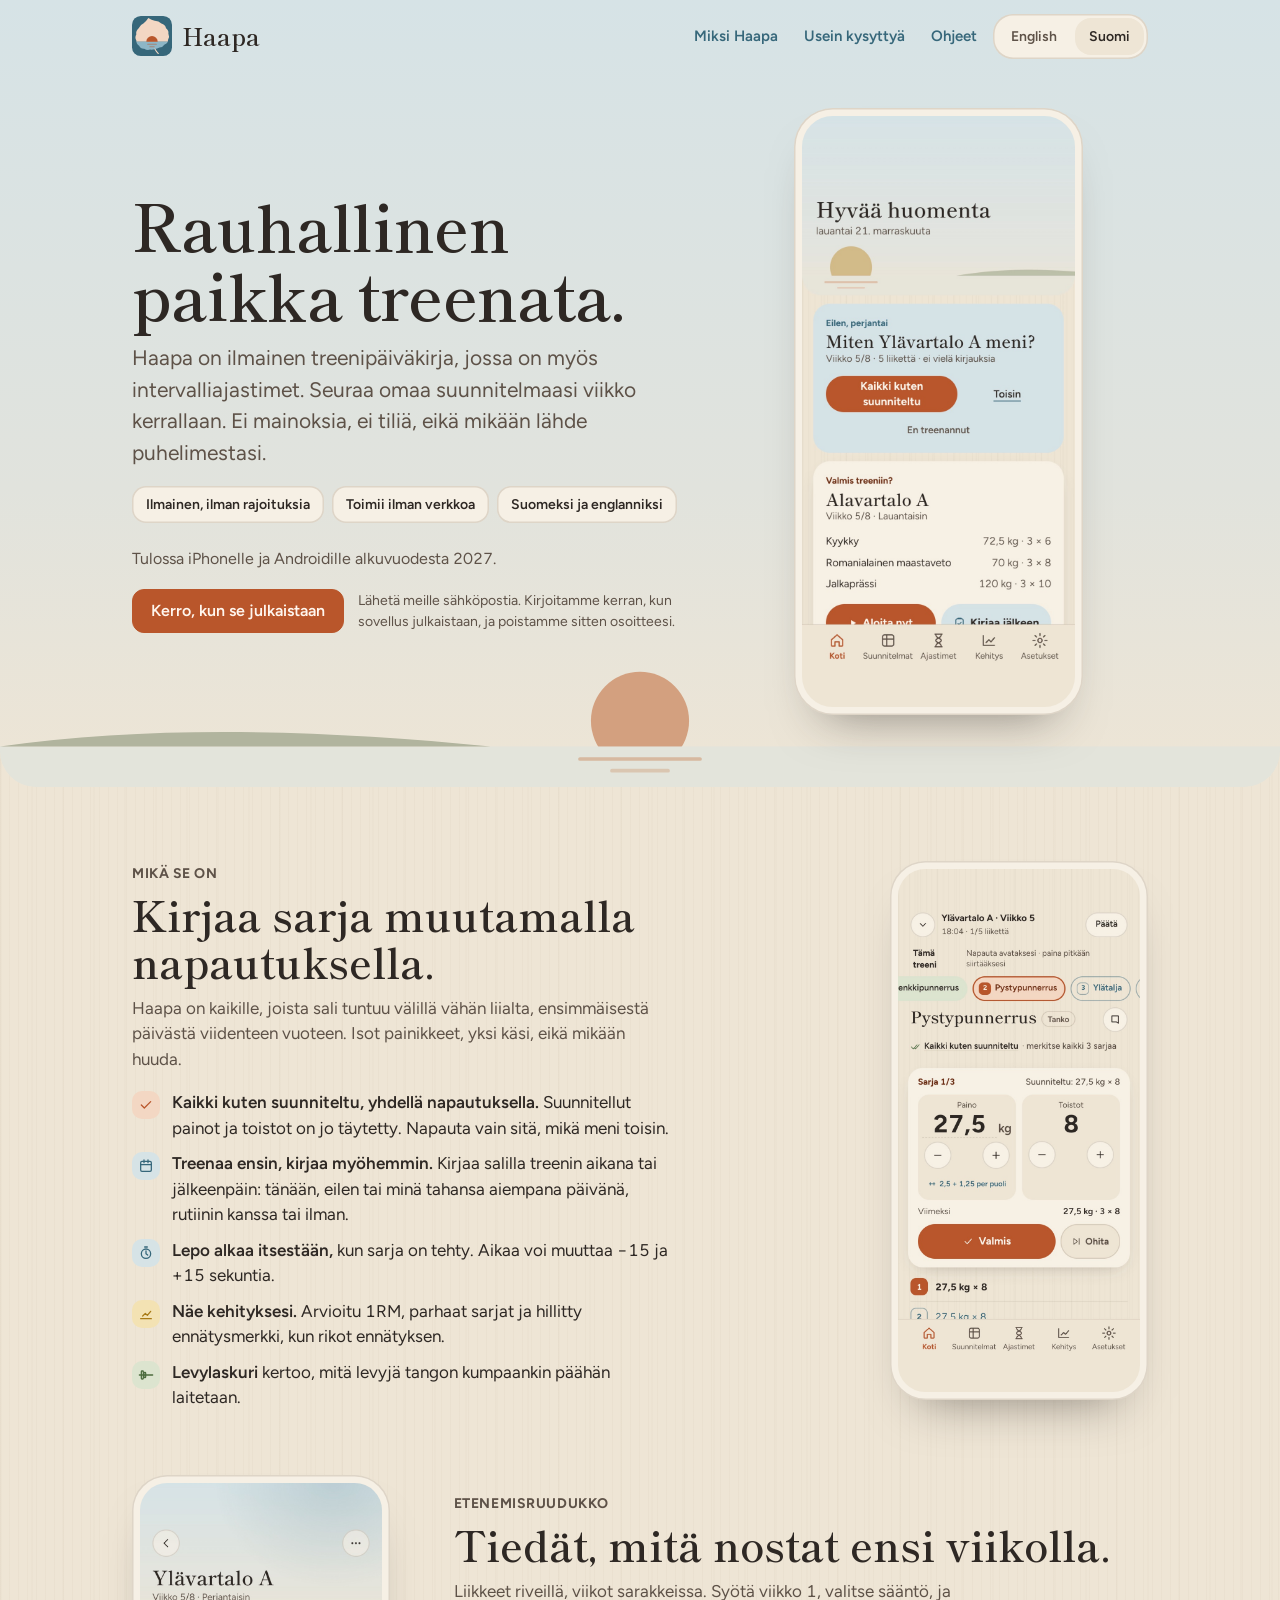
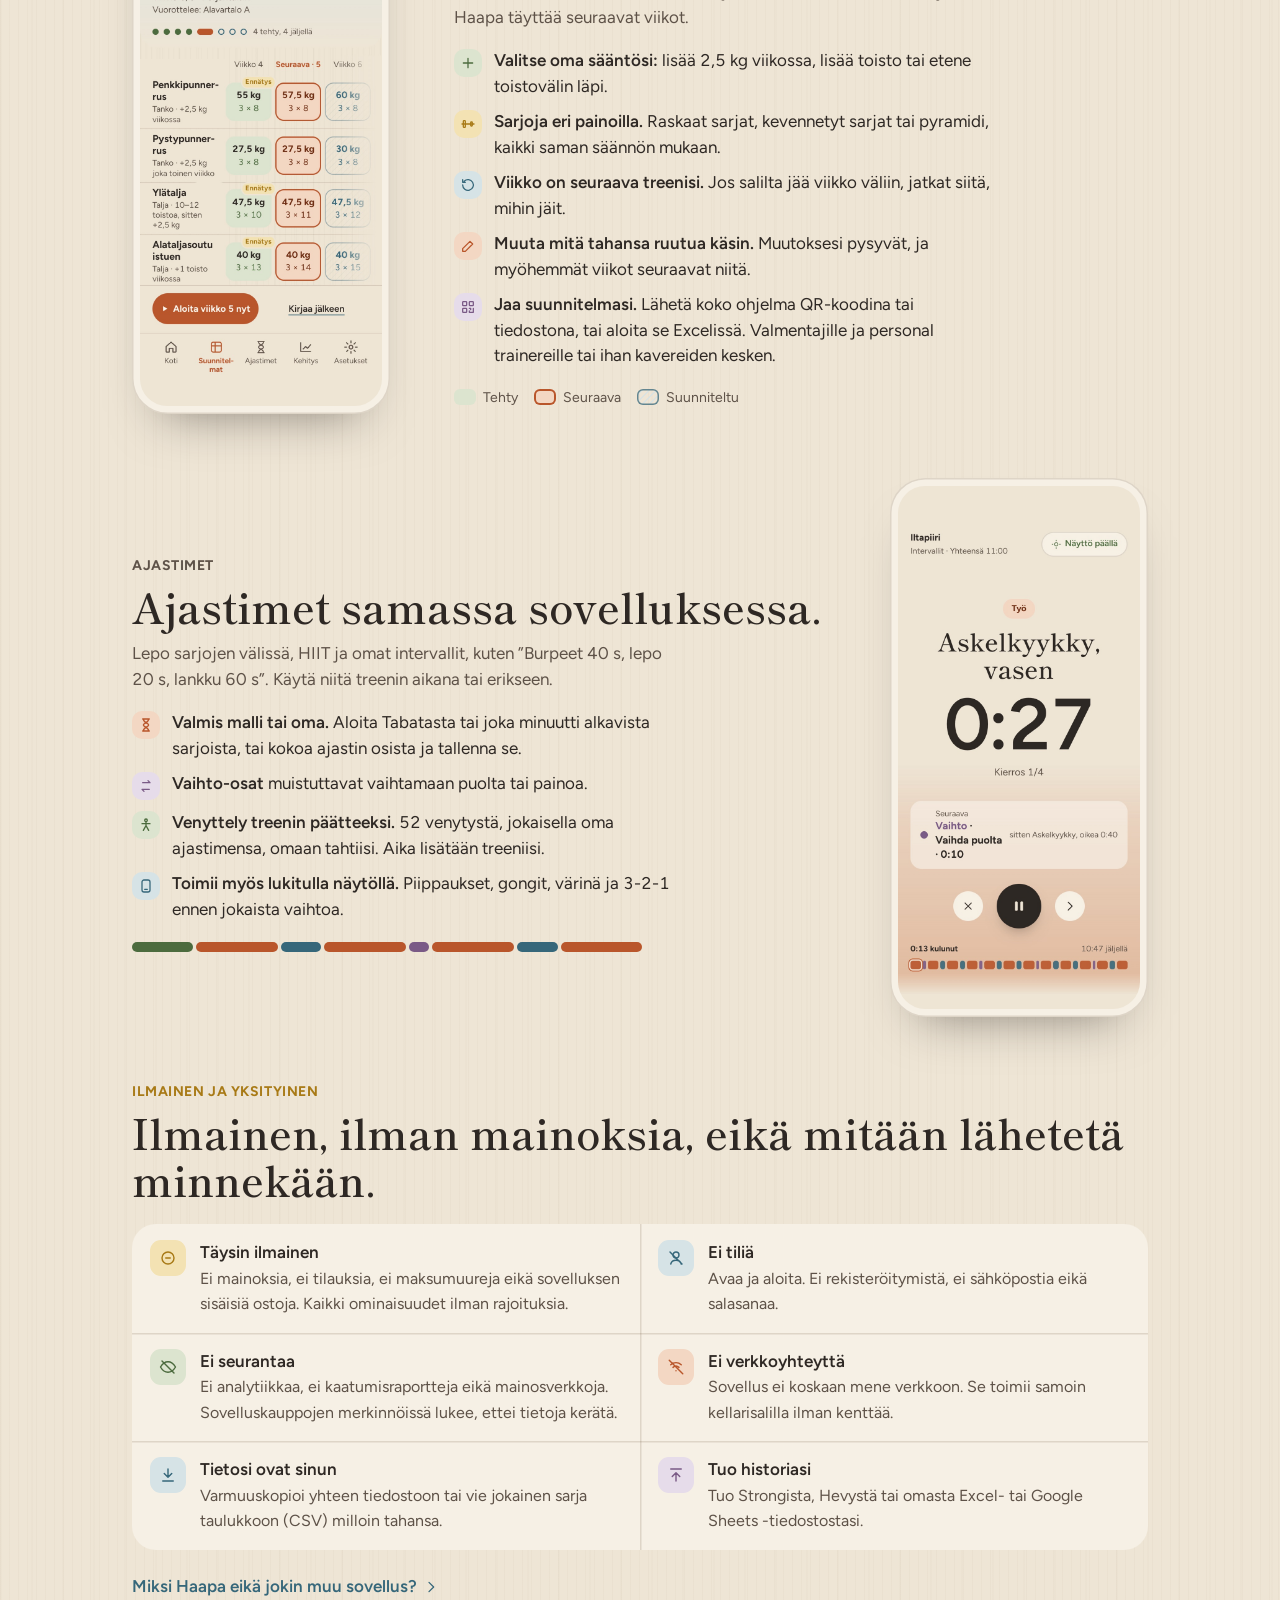
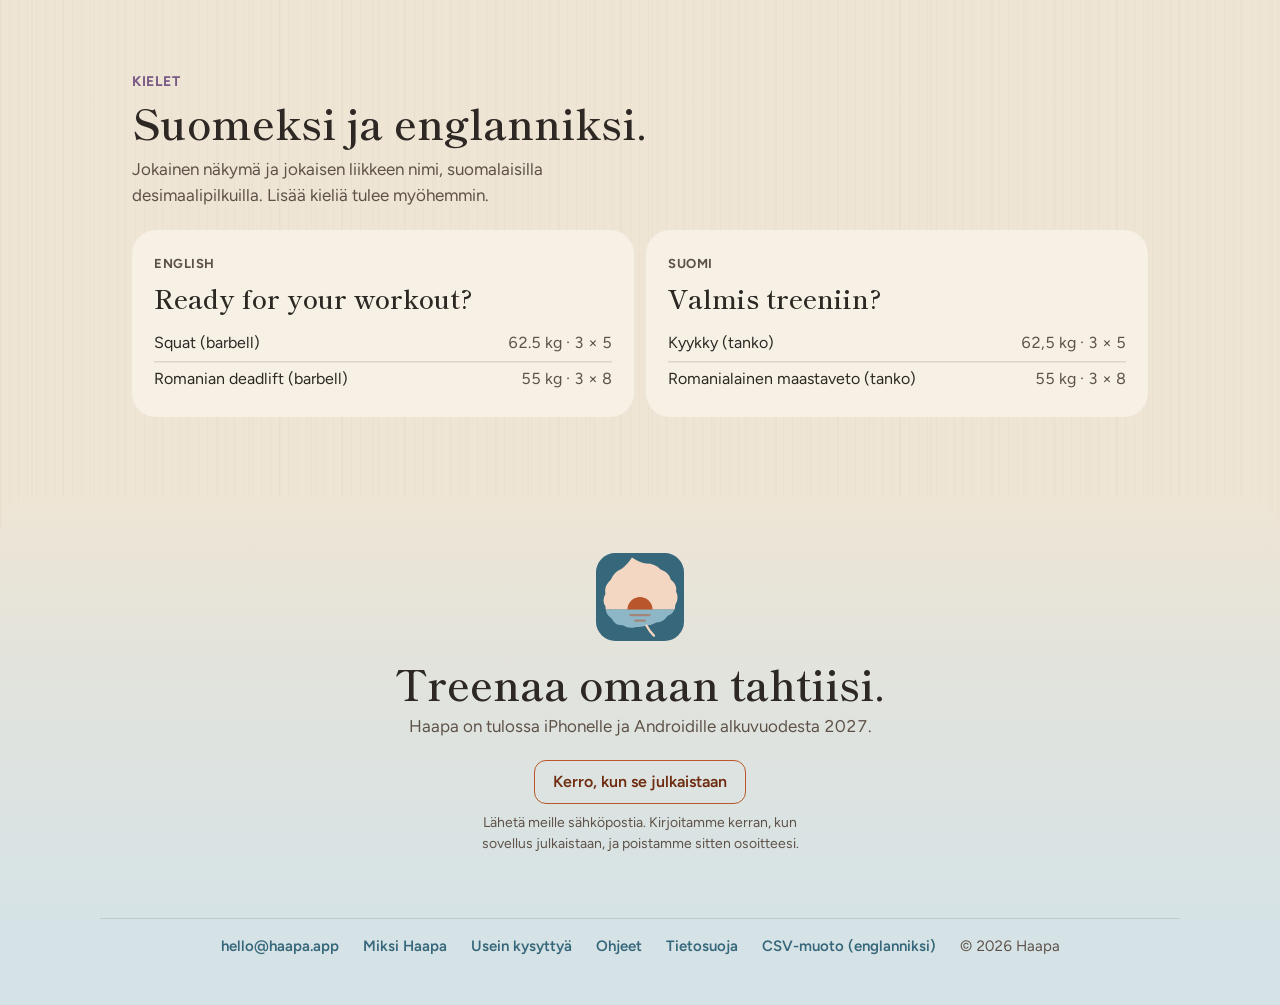
==== fi/index.html @ 72ab7899 "Website, published 2026-11-21" ====
<!doctype html>
<html lang="fi"><head>
<meta charset="utf-8">
<meta name="viewport" content="width=device-width,initial-scale=1">
<title>Haapa · rauhallinen paikka treenata</title>
<meta name="description" content="Haapa on ilmainen treenipäiväkirja ja intervalliajastin iPhonelle ja Androidille. Ei mainoksia, ei tiliä, eikä mikään lähde puhelimestasi.">
<link rel="alternate" hreflang="en" href="https://haapa.app/">
<link rel="alternate" hreflang="fi" href="https://haapa.app/fi/">
<link rel="canonical" href="https://haapa.app/fi/">
<link rel="icon" href="../icon.svg" type="image/svg+xml">
<link rel="apple-touch-icon" href="../apple-touch-icon.png">
<meta name="theme-color" content="#EEE5D5" media="(prefers-color-scheme: light)">
<meta name="theme-color" content="#221C18" media="(prefers-color-scheme: dark)">
<meta property="og:type" content="website">
<meta property="og:site_name" content="Haapa">
<meta property="og:locale" content="fi_FI">
<meta property="og:title" content="Haapa · rauhallinen paikka treenata">
<meta property="og:description" content="Haapa on ilmainen treenipäiväkirja ja intervalliajastin iPhonelle ja Androidille. Ei mainoksia, ei tiliä, eikä mikään lähde puhelimestasi.">
<meta property="og:url" content="https://haapa.app/fi/">
<meta property="og:image" content="https://haapa.app/img/og.jpg">
<meta name="twitter:card" content="summary_large_image">
<link rel="stylesheet" href="../site.css">
</head>
<body>

<!-- one icon definition, reused: variant B, tilted leaf, level horizon -->
<svg width="0" height="0" style="position:absolute" aria-hidden="true">
 <defs>
  <path id="leaf" d="M0 -44 Q7 -37 14 -34 Q24 -32 29 -24 Q38 -19 38 -10 Q44 -3 41 4 Q43 13 37 19 Q35 28 26 29 Q20 35 12 34 Q5 36 0 35 Q-5 36 -12 34 Q-20 35 -26 29 Q-35 28 -37 19 Q-43 13 -41 4 Q-44 -3 -38 -10 Q-38 -19 -29 -24 Q-24 -32 -14 -34 Q-7 -37 0 -44 Z"/>
  <clipPath id="leafclip"><use href="#leaf" transform="translate(56 54) rotate(-12) scale(1.12)"/></clipPath>
  <symbol id="haapa" viewBox="0 0 112 112">
   <rect width="112" height="112" style="fill:var(--i-ground)"/>
   <g clip-path="url(#leafclip)">
    <rect width="112" height="72" style="fill:var(--i-sky)"/>
    <rect y="72" width="112" height="40" style="fill:var(--i-water)"/>
    <path d="M40 72 A16 16 0 0 1 72 72 Z" style="fill:var(--i-sun)"/>
    <g style="stroke:var(--i-sun)" stroke-opacity=".5" stroke-width="3" stroke-linecap="round" fill="none"><path d="M44 79 H68"/><path d="M50 86 H62"/></g>
   </g>
   <path transform="translate(56 54) rotate(-12) scale(1.12)" d="M0 35 Q2 42 6 48" style="stroke:var(--i-sky)" stroke-width="2.6" fill="none" stroke-linecap="round"/>
  </symbol>
 </defs>
</svg>


<header class="hero">
 <svg class="scene" viewBox="0 0 1200 150" preserveAspectRatio="xMidYMax slice" aria-hidden="true">
  <circle cx="600" cy="88" r="46" style="fill:var(--sun)"/>
  <rect x="0" y="112" width="1200" height="38" style="fill:var(--water)"/>
  <rect x="542" y="122" width="116" height="3.5" rx="1.75" style="fill:var(--glint)"/>
  <rect x="572" y="133" width="56" height="3.5" rx="1.75" style="fill:var(--glint);opacity:.7"/>
  <path d="M0 112 C140 92 300 96 460 112 Z" style="fill:var(--hill)"/>
 </svg>
 <div class="wrap">
  <nav class="top" aria-label="Sivusto">
   <a class="brand" href="index.html" aria-label="Haapa, etusivu"><svg class="icon" width="40" height="40" aria-hidden="true"><use href="#haapa"/></svg><b class="serif">Haapa</b></a>
   <div class="navr">
    <a class="navlink wide" href="why.html">Miksi Haapa</a>
    <a class="navlink wide" href="faq.html">Usein kysyttyä</a>
    <a class="navlink wide" href="guide.html">Ohjeet</a>
    <div class="lang wide" role="group" aria-label="Kieli"><a href="../index.html" lang="en" hreflang="en">English</a><a href="index.html" aria-current="true" lang="fi">Suomi</a></div>
    <details class="menu"><summary aria-label="Valikko"><svg class="bars" width="22" height="22" viewBox="0 0 24 24" aria-hidden="true"><path d="M4 7h16M4 12h16M4 17h16" stroke="currentColor" stroke-width="2" stroke-linecap="round"/></svg><svg class="x" width="22" height="22" viewBox="0 0 24 24" aria-hidden="true"><path d="M6 6l12 12M18 6L6 18" stroke="currentColor" stroke-width="2" stroke-linecap="round"/></svg></summary>
     <div class="menu-in">
      <a class="mlink" href="why.html">Miksi Haapa</a>
      <a class="mlink" href="faq.html">Usein kysyttyä</a>
      <a class="mlink" href="guide.html">Ohjeet</a>
      <div class="lang" role="group" aria-label="Kieli"><a href="../index.html" lang="en" hreflang="en">English</a><a href="index.html" aria-current="true" lang="fi">Suomi</a></div>
     </div>
    </details>
   </div>
  </nav>
  <div class="hero-in">
   <div>
    <h1 class="serif">Rauhallinen paikka treenata.</h1>
    <p class="lede">Haapa on ilmainen treenipäiväkirja, jossa on myös intervalliajastimet. Seuraa omaa suunnitelmaasi viikko kerrallaan. Ei mainoksia, ei tiliä, eikä mikään lähde puhelimestasi.</p>
    <div class="facts"><span>Ilmainen, ilman rajoituksia</span><span>Toimii ilman verkkoa</span><span>Suomeksi ja englanniksi</span></div>
    <p class="soon">Tulossa iPhonelle ja Androidille alkuvuodesta 2027.</p>
    <p class="notify"><a href="mailto:hello@haapa.app?subject=Kerro%20kun%20Haapa%20julkaistaan">Kerro, kun se julkaistaan</a><span>Lähetä meille sähköpostia. Kirjoitamme kerran, kun sovellus julkaistaan, ja poistamme sitten osoitteesi.</span></p>
   </div>
   <div class="phone"><div class="screen"><picture><source srcset="../img/fi-home-dark.jpg" media="(prefers-color-scheme: dark)"><img src="../img/fi-home-light.jpg" width="390" height="844" alt="Haapan Koti-näkymä: ”Miten Ylävartalo A meni?” ja valinnat Kaikki kuten suunniteltu ja Toisin, sen alla päivän rutiini Alavartalo A" decoding="async"></picture></div></div>
  </div>
 </div>
</header>

<main class="wrap">

 <section class="f" aria-labelledby="what">
  <div class="row">
   <div class="txt">
    <p class="kicker k-ember">Mikä se on</p>
    <h2 id="what" class="serif">Kirjaa sarja muutamalla napautuksella.</h2>
    <p>Haapa on kaikille, joista sali tuntuu välillä vähän liialta, ensimmäisestä päivästä viidenteen vuoteen. Isot painikkeet, yksi käsi, eikä mikään huuda.</p>
    <ul class="points">
     <li><i style="background:var(--ember-soft);color:var(--ember)"><svg class="st" width="16" height="16" viewBox="0 0 24 24"><path d="M5 12l4.5 4.5L19 7"/></svg></i><span><b>Kaikki kuten suunniteltu, yhdellä napautuksella.</b> Suunnitellut painot ja toistot on jo täytetty. Napauta vain sitä, mikä meni toisin.</span></li>
     <li><i style="background:var(--lake-soft);color:var(--lake)"><svg class="st" width="16" height="16" viewBox="0 0 24 24"><rect x="4" y="5" width="16" height="15" rx="2"/><path d="M4 10h16M9 3v4M15 3v4"/></svg></i><span><b>Treenaa ensin, kirjaa myöhemmin.</b> Kirjaa salilla treenin aikana tai jälkeenpäin: tänään, eilen tai minä tahansa aiempana päivänä, rutiinin kanssa tai ilman.</span></li>
     <li><i style="background:var(--lake-soft);color:var(--lake)"><svg class="st" width="16" height="16" viewBox="0 0 24 24"><circle cx="12" cy="13" r="7"/><path d="M12 9v4l2.5 2M10 3h4"/></svg></i><span><b>Lepo alkaa itsestään,</b> kun sarja on tehty. Aikaa voi muuttaa −15 ja +15 sekuntia.</span></li>
     <li><i style="background:var(--gold-soft);color:var(--gold)"><svg class="st" width="16" height="16" viewBox="0 0 24 24"><path d="M4 19h16M7 15l4-4 3 3 5-6"/></svg></i><span><b>Näe kehityksesi.</b> Arvioitu 1RM, parhaat sarjat ja hillitty ennätysmerkki, kun rikot ennätyksen.</span></li>
     <li><i style="background:var(--leaf-soft);color:var(--leaf)"><svg class="st" width="16" height="16" viewBox="0 0 24 24"><path d="M2 12h20"/><rect x="5" y="6" width="3" height="12" rx="1"/><rect x="9" y="8" width="2.5" height="8" rx="1"/></svg></i><span><b>Levylaskuri</b> kertoo, mitä levyjä tangon kumpaankin päähän laitetaan.</span></li>
    </ul>
   </div>
   <div class="phone"><div class="screen"><picture><source srcset="../img/fi-logging-dark.jpg" media="(prefers-color-scheme: dark)"><img src="../img/fi-logging-light.jpg" width="390" height="844" alt="Sarjan kirjaus: pystypunnerrus, 27,5 kg ja 8 toistoa suunnitelman mukaan, Valmis-painike alla" loading="lazy" decoding="async"></picture></div></div>
  </div>
 </section>

 <section class="f" aria-labelledby="grid">
  <div class="row flip">
   <div class="txt">
    <p class="kicker k-leaf">Etenemisruudukko</p>
    <h2 id="grid" class="serif">Tiedät, mitä nostat ensi viikolla.</h2>
    <p>Liikkeet riveillä, viikot sarakkeissa. Syötä viikko 1, valitse sääntö, ja Haapa täyttää seuraavat viikot.</p>
    <ul class="points">
     <li><i style="background:var(--leaf-soft);color:var(--leaf)"><svg class="st" width="16" height="16" viewBox="0 0 24 24"><path d="M12 5v14M5 12h14"/></svg></i><span><b>Valitse oma sääntösi:</b> lisää 2,5 kg viikossa, lisää toisto tai etene toistovälin läpi.</span></li>
     <li><i style="background:var(--gold-soft);color:var(--gold)"><svg class="st" width="16" height="16" viewBox="0 0 24 24"><path d="M3 12h18"/><rect x="5" y="7" width="3" height="10" rx="1"/><rect x="16" y="9" width="2.5" height="6" rx="1"/></svg></i><span><b>Sarjoja eri painoilla.</b> Raskaat sarjat, kevennetyt sarjat tai pyramidi, kaikki saman säännön mukaan.</span></li>
     <li><i style="background:var(--lake-soft);color:var(--lake)"><svg class="st" width="16" height="16" viewBox="0 0 24 24"><path d="M4 12a8 8 0 1 0 2.3-5.7M4 4v4h4"/></svg></i><span><b>Viikko on seuraava treenisi.</b> Jos salilta jää viikko väliin, jatkat siitä, mihin jäit.</span></li>
     <li><i style="background:var(--ember-soft);color:var(--ember)"><svg class="st" width="16" height="16" viewBox="0 0 24 24"><path d="M4 20h4L19 9l-4-4L4 16z"/></svg></i><span><b>Muuta mitä tahansa ruutua käsin.</b> Muutoksesi pysyvät, ja myöhemmät viikot seuraavat niitä.</span></li>
     <li><i style="background:var(--heather-soft);color:var(--heather)"><svg class="st" width="16" height="16" viewBox="0 0 24 24"><rect x="4" y="4" width="6" height="6" rx="1"/><rect x="14" y="4" width="6" height="6" rx="1"/><rect x="4" y="14" width="6" height="6" rx="1"/><path d="M14 14h2v2M20 14v6h-6v-2"/></svg></i><span><b>Jaa suunnitelmasi.</b> Lähetä koko ohjelma QR-koodina tai tiedostona, tai aloita se Excelissä. Valmentajille ja personal trainereille tai ihan kavereiden kesken.</span></li>
    </ul>
    <div class="legend" aria-label="Miten ruudukko merkitsee viikot"><span><i class="lg-done"></i>Tehty</span><span><i class="lg-next"></i>Seuraava</span><span><i class="lg-plan"></i>Suunniteltu</span></div>
   </div>
   <div class="phone"><div class="screen"><picture><source srcset="../img/fi-grid-portrait-dark.jpg" media="(prefers-color-scheme: dark)"><img src="../img/fi-grid-portrait-light.jpg" width="390" height="844" alt="Ylävartalo A -rutiinin etenemisruudukko, viikko 5/8: liikkeet riveillä ja viikot sarakkeissa, tehdyt, seuraava ja suunnitellut viikot merkittyinä" loading="lazy" decoding="async"></picture></div></div>
  </div>
 </section>

 <section class="f" aria-labelledby="timers">
  <div class="row">
   <div class="txt">
    <p class="kicker k-lake">Ajastimet</p>
    <h2 id="timers" class="serif">Ajastimet samassa sovelluksessa.</h2>
    <p>Lepo sarjojen välissä, HIIT ja omat intervallit, kuten ”Burpeet 40 s, lepo 20 s, lankku 60 s”. Käytä niitä treenin aikana tai erikseen.</p>
    <ul class="points">
     <li><i style="background:var(--ember-soft);color:var(--ember)"><svg class="st" width="16" height="16" viewBox="0 0 24 24"><path d="M7 3h10M7 21h10M8 3c0 6 8 6 8 9s-8 3-8 9M16 3c0 6-8 6-8 9s8 3 8 9"/></svg></i><span><b>Valmis malli tai oma.</b> Aloita Tabatasta tai joka minuutti alkavista sarjoista, tai kokoa ajastin osista ja tallenna se.</span></li>
     <li><i style="background:var(--heather-soft);color:var(--heather)"><svg class="st" width="16" height="16" viewBox="0 0 24 24"><path d="M7 7h11l-3-3M17 17H6l3 3"/></svg></i><span><b>Vaihto-osat</b> muistuttavat vaihtamaan puolta tai painoa.</span></li>
     <li><i style="background:var(--leaf-soft);color:var(--leaf)"><svg class="st" width="16" height="16" viewBox="0 0 24 24"><circle cx="12" cy="5" r="2"/><path d="M12 7v6l-4 7M12 13l4 7M6 10h12"/></svg></i><span><b>Venyttely treenin päätteeksi.</b> 52 venytystä, jokaisella oma ajastimensa, omaan tahtiisi. Aika lisätään treeniisi.</span></li>
     <li><i style="background:var(--lake-soft);color:var(--lake)"><svg class="st" width="16" height="16" viewBox="0 0 24 24"><rect x="6" y="3" width="12" height="18" rx="3"/><path d="M10 17h4"/></svg></i><span><b>Toimii myös lukitulla näytöllä.</b> Piippaukset, gongit, värinä ja 3-2-1 ennen jokaista vaihtoa.</span></li>
    </ul>
    <div class="strip" aria-hidden="true">
     <i style="flex:3;background:var(--leaf)"></i><i style="flex:4;background:var(--ember)"></i><i style="flex:2;background:var(--lake)"></i><i style="flex:4;background:var(--ember)"></i><i style="flex:1;background:var(--heather)"></i><i style="flex:4;background:var(--ember)"></i><i style="flex:2;background:var(--lake)"></i><i style="flex:4;background:var(--ember)"></i>
    </div>
   </div>
   <div class="phone"><div class="screen"><picture><source srcset="../img/fi-timer-dark.jpg" media="(prefers-color-scheme: dark)"><img src="../img/fi-timer-light.jpg" width="390" height="844" alt="Intervalliajastin käynnissä: askelkyykyt, vasen puoli, 27 sekuntia jäljellä, seuraavaksi puolen vaihto" loading="lazy" decoding="async"></picture></div></div>
  </div>
 </section>

 <section class="f promise" aria-labelledby="free">
  <p class="kicker k-gold">Ilmainen ja yksityinen</p>
  <h2 id="free" class="serif">Ilmainen, ilman mainoksia, eikä mitään lähetetä minnekään.</h2>
  <div class="group">
   <div class="r"><i style="background:var(--gold-soft);color:var(--gold)"><svg class="st" width="18" height="18" viewBox="0 0 24 24"><circle cx="12" cy="12" r="8"/><path d="M9 12h6"/></svg></i><div><b>Täysin ilmainen</b><span>Ei mainoksia, ei tilauksia, ei maksumuureja eikä sovelluksen sisäisiä ostoja. Kaikki ominaisuudet ilman rajoituksia.</span></div></div>
   <div class="r"><i style="background:var(--lake-soft);color:var(--lake)"><svg class="st" width="18" height="18" viewBox="0 0 24 24"><circle cx="12" cy="8" r="4"/><path d="M5 20c1-4 4-5 7-5s6 1 7 5M4 4l16 16"/></svg></i><div><b>Ei tiliä</b><span>Avaa ja aloita. Ei rekisteröitymistä, ei sähköpostia eikä salasanaa.</span></div></div>
   <div class="r"><i style="background:var(--leaf-soft);color:var(--leaf)"><svg class="st" width="18" height="18" viewBox="0 0 24 24"><path d="M2 12s4-7 10-7 10 7 10 7-4 7-10 7S2 12 2 12zM4 4l16 16"/></svg></i><div><b>Ei seurantaa</b><span>Ei analytiikkaa, ei kaatumisraportteja eikä mainosverkkoja. Sovelluskauppojen merkinnöissä lukee, ettei tietoja kerätä.</span></div></div>
   <div class="r"><i style="background:var(--ember-soft);color:var(--ember)"><svg class="st" width="18" height="18" viewBox="0 0 24 24"><path d="M5 9a10 10 0 0 1 14 0M8 12.5a6 6 0 0 1 8 0M12 17h0M3 3l18 18"/></svg></i><div><b>Ei verkkoyhteyttä</b><span>Sovellus ei koskaan mene verkkoon. Se toimii samoin kellarisalilla ilman kenttää.</span></div></div>
   <div class="r"><i style="background:var(--lake-soft);color:var(--lake)"><svg class="st" width="18" height="18" viewBox="0 0 24 24"><path d="M12 4v11M7 10l5 5 5-5M5 20h14"/></svg></i><div><b>Tietosi ovat sinun</b><span>Varmuuskopioi yhteen tiedostoon tai vie jokainen sarja taulukkoon (CSV) milloin tahansa.</span></div></div>
   <div class="r"><i style="background:var(--heather-soft);color:var(--heather)"><svg class="st" width="18" height="18" viewBox="0 0 24 24"><path d="M12 20V9M7 14l5-5 5 5M5 4h14"/></svg></i><div><b>Tuo historiasi</b><span>Tuo Strongista, Hevystä tai omasta Excel- tai Google Sheets -tiedostostasi.</span></div></div>
  </div>
  <a class="more" href="why.html">Miksi Haapa eikä jokin muu sovellus?<svg class="st" width="16" height="16" viewBox="0 0 24 24"><path d="M9 5l7 7-7 7"/></svg></a>
 </section>

 <section class="f" aria-labelledby="languages">
  <p class="kicker k-heather">Kielet</p>
  <h2 id="languages" class="serif">Suomeksi ja englanniksi.</h2>
  <div class="txt"><p>Jokainen näkymä ja jokaisen liikkeen nimi, suomalaisilla desimaalipilkuilla. Lisää kieliä tulee myöhemmin.</p></div>
  <div class="langs">
   <div class="card" lang="en"><small>English</small><h3 class="serif">Ready for your workout?</h3>
    <ul><li>Squat (barbell)<span>62.5 kg · 3 × 5</span></li><li>Romanian deadlift (barbell)<span>55 kg · 3 × 8</span></li></ul></div>
   <div class="card" lang="fi"><small>Suomi</small><h3 class="serif">Valmis treeniin?</h3>
    <ul><li>Kyykky (tanko)<span>62,5 kg · 3 × 5</span></li><li>Romanialainen maastaveto (tanko)<span>55 kg · 3 × 8</span></li></ul></div>
  </div>
 </section>

</main>

<section class="end" aria-labelledby="get-h">
 <div class="wrap">
  <svg class="icon" width="88" height="88" aria-hidden="true"><use href="#haapa"/></svg>
  <h2 id="get-h" class="serif">Treenaa omaan tahtiisi.</h2>
  <p>Haapa on tulossa iPhonelle ja Androidille alkuvuodesta 2027.</p>
  <p class="notify"><a href="mailto:hello@haapa.app?subject=Kerro%20kun%20Haapa%20julkaistaan">Kerro, kun se julkaistaan</a><span>Lähetä meille sähköpostia. Kirjoitamme kerran, kun sovellus julkaistaan, ja poistamme sitten osoitteesi.</span></p>
 </div>
</section>

<footer>
 <div class="wrap">
  <a href="mailto:hello@haapa.app">hello@haapa.app</a>
  <a href="why.html">Miksi Haapa</a>
  <a href="faq.html">Usein kysyttyä</a>
  <a href="guide.html">Ohjeet</a>
  <a href="privacy.html">Tietosuoja</a>
  <a href="../csv-format.html">CSV-muoto (englanniksi)</a>
  <span style="padding:8px 0">© 2026 Haapa</span>
 </div>
</footer>
</body></html>
---- site.css ----
/* Haapa site styles. Löyly tokens from lifts/design/DESIGN.md. Fonts are self-hosted (no third-party requests). */
@font-face{font-family:Figtree;src:url(fonts/Figtree-Variable.woff) format("woff");font-weight:300 900;font-display:swap}
@font-face{font-family:"Shippori Mincho";src:url(fonts/ShipporiMincho-SemiBold.woff) format("woff");font-weight:600;font-display:swap}
/* Löyly tokens, copied from lifts/design/DESIGN.md (light / dark) */
:root{
  --ground:#EEE5D5;--raise:#F6F0E5;--slat:rgba(92,70,44,.16);
  --ink:#2E2824;--ink2:#5E5248;
  --ember:#B9562B;--ember-soft:#F3D7C3;--ember-ink:#6E2C10;--on-ember:#FFF6EE;
  --leaf:#4C6B3E;--leaf-soft:#DCE4CF;
  --lake:#36677A;--lake-soft:#D6E3E6;
  --gold:#A87A16;--gold-soft:#F3E2B3;
  --heather:#7A5A86;--heather-soft:#E6DCEA;
  /* precomputed mixes (no color-mix, same rule as the app) */
  --sky-mid:#E1E3DD;--water:#E3E4DB;--sun:#D3A07F;--glint:#D7B9A0;--hill:#B1B49E;
  /* icon (variant B, light) */
  --i-ground:#36677A;--i-sky:#F3D7C3;--i-water:#8DB6C6;--i-sun:#B9562B;
  color-scheme:light;
}
@media (prefers-color-scheme:dark){:root{
  --ground:#221C18;--raise:#2C2420;--slat:rgba(0,0,0,.45);
  --ink:#EFE4D3;--ink2:#B9AB97;
  --ember:#E58A5A;--ember-soft:#4A2C1E;--ember-ink:#FFD9C2;--on-ember:#2A140A;
  --leaf:#A4C28F;--leaf-soft:#2F3828;
  --lake:#8DB6C6;--lake-soft:#24343A;
  --gold:#E4B957;--gold-soft:#3D321A;
  --heather:#C4A6D0;--heather-soft:#352A3B;
  --sky-mid:#232829;--water:#232627;--sun:#80513A;--glint:#4E3427;--hill:#3E3D30;
  --i-ground:#16211F;--i-sky:#E6BFA2;--i-water:#5E8E9E;--i-sun:#D9733F;
  color-scheme:dark;
}
body{background-image:repeating-linear-gradient(90deg,rgba(0,0,0,.07) 0 1px,transparent 1px 9px)}}

*{box-sizing:border-box;margin:0;padding:0}
html{-webkit-text-size-adjust:100%}
body{background:var(--ground);color:var(--ink);font:400 17px/1.5 Figtree,system-ui,sans-serif;
  font-variant-numeric:tabular-nums;-webkit-font-smoothing:antialiased;
  background-image:repeating-linear-gradient(90deg,rgba(120,92,58,.03) 0 1px,transparent 1px 9px),
    repeating-linear-gradient(90deg,rgba(120,92,58,.02) 0 2px,transparent 2px 31px)}
.serif{font-family:"Shippori Mincho",Georgia,serif;font-weight:600}
a{color:inherit}
:focus-visible{outline:3px solid var(--lake);outline-offset:3px;border-radius:8px}
.wrap{max-width:1080px;margin:0 auto;padding:0 16px}
@media (min-width:720px){.wrap{padding:0 32px}}

/* top bar */
.top{display:flex;align-items:center;justify-content:space-between;height:72px}
.brand{display:flex;align-items:center;gap:10px;text-decoration:none}
.brand b{font-size:24px}
.icon{display:block;border-radius:22%;flex:none}
.lang{display:flex;gap:4px;padding:4px;border-radius:20px;background:var(--raise);box-shadow:inset 0 0 0 1.5px var(--slat)}
.lang a{font-size:14px;font-weight:600;text-decoration:none;padding:8px 14px;border-radius:16px;color:var(--ink2)}
.lang a[aria-current]{background:var(--ground);color:var(--ink)}

/* hero: the Home horizon, full width */
.hero{position:relative;overflow:hidden;border-radius:0 0 36px 36px;
  background:linear-gradient(180deg,var(--lake-soft) 0%,var(--sky-mid) 62%,var(--ground) 100%)}
.hero .scene{position:absolute;left:0;right:0;bottom:0;width:100%;height:150px}
.hero-in{position:relative;display:grid;gap:28px;padding:20px 0 56px}
.hero h1{font-size:clamp(38px,9vw,64px);line-height:1.08;letter-spacing:-.01em}
.hero .lede{font-size:clamp(18px,2.4vw,21px);color:var(--ink2);margin-top:14px;max-width:30em}
.facts{display:flex;flex-wrap:wrap;gap:8px;margin-top:18px}
.facts span{font-size:14px;font-weight:600;padding:8px 14px;border-radius:14px;background:var(--raise);box-shadow:inset 0 0 0 1.5px var(--slat)}
.hero .phone{justify-self:center}
@media (min-width:860px){
  .hero-in{grid-template-columns:1.15fr .85fr;align-items:center;padding:36px 0 72px}
}

/* store badges (not links until the listings exist; swap in Apple's and Google's artwork then) */
.badges{display:flex;flex-wrap:wrap;gap:12px;margin-top:26px}
.badge{display:inline-flex;align-items:center;gap:10px;height:54px;padding:0 18px 0 14px;border-radius:12px;
  background:#111;color:#fff;text-decoration:none;box-shadow:inset 0 0 0 1px #8a8a8a}
.badge svg{flex:none}
.badge span{display:flex;flex-direction:column;line-height:1.1}
.badge small{font-size:11px;letter-spacing:.02em}
.badge b{font-size:20px;font-weight:600;letter-spacing:-.01em}
.soon{font-size:14px;color:var(--ink2);margin-top:10px}

/* phone frames for the app screenshots */
.phone{--s:.62;width:calc(390px*var(--s) + 16px);height:calc(844px*var(--s) + 16px);padding:8px;border-radius:calc(44px*var(--s) + 8px);
  background:var(--raise);box-shadow:inset 0 0 0 1.5px var(--slat),0 28px 50px -30px rgba(46,40,36,.55);flex:none}
.phone .screen{width:calc(390px*var(--s));height:calc(844px*var(--s));overflow:hidden;border-radius:calc(44px*var(--s))}
.phone img{width:100%;height:100%;display:block}
@media (min-width:860px){.hero .phone{--s:.7}}

/* sections */
section.f{padding:64px 0 0}
.row{display:grid;gap:28px;align-items:center}
@media (min-width:860px){.row{grid-template-columns:1fr auto;gap:64px}.row.flip{grid-template-columns:auto 1fr}.row.flip .txt{order:2}}
.row .phone{justify-self:center}
.kicker{font-size:14px;font-weight:700;letter-spacing:.04em;text-transform:uppercase}
.k-ember{color:var(--ember)}.k-leaf{color:var(--leaf)}.k-lake{color:var(--lake)}.k-gold{color:var(--gold)}.k-heather{color:var(--heather)}
h2{font-size:clamp(30px,5.4vw,42px);line-height:1.12;margin-top:6px}
.txt>p{color:var(--ink2);margin-top:12px;max-width:32em}
.points{list-style:none;margin-top:18px;display:grid;gap:10px;max-width:32em}
.points li{display:flex;gap:12px;align-items:flex-start}
.points li i{flex:none;width:28px;height:28px;border-radius:10px;display:grid;place-items:center;margin-top:1px}
.points b{font-weight:600}
svg.st{stroke:currentColor;fill:none;stroke-width:1.9;stroke-linecap:round;stroke-linejoin:round}

/* grid legend, from the app */
.legend{display:flex;flex-wrap:wrap;gap:8px 16px;margin-top:18px;font-size:14px;color:var(--ink2)}
.legend span{display:flex;align-items:center;gap:7px}
.legend i{width:22px;height:16px;border-radius:6px}
.lg-done{background:var(--leaf-soft)}
.lg-next{background:var(--ember-soft);box-shadow:inset 0 0 0 2px var(--ember)}
.lg-plan{box-shadow:inset 0 0 0 1.5px var(--lake);opacity:.75;background:repeating-linear-gradient(135deg,transparent 0 4px,var(--lake-soft) 4px 5px)}

/* timer strip */
.strip{display:flex;gap:3px;height:10px;margin-top:20px;max-width:30em}
.strip i{border-radius:5px}

/* the promise: a grouped list, like Settings */
.group{margin-top:22px;border-radius:24px;background:var(--raise);overflow:hidden}
.group .r{display:flex;gap:14px;align-items:flex-start;padding:16px 18px}
.group .r+.r{box-shadow:inset 0 1.5px 0 var(--slat)}
.group .r i{flex:none;width:36px;height:36px;border-radius:11px;display:grid;place-items:center}
.group .r b{display:block;font-weight:600}
.group .r span{color:var(--ink2);font-size:16px}
@media (min-width:860px){.promise .group{display:grid;grid-template-columns:1fr 1fr}
  .promise .group .r+.r{box-shadow:none}
  .promise .group .r:nth-child(n+3){box-shadow:inset 0 1.5px 0 var(--slat)}
  .promise .group .r:nth-child(even){box-shadow:inset 1.5px 0 0 var(--slat)}
  .promise .group .r:nth-child(n+3):nth-child(even){box-shadow:inset 1.5px 0 0 var(--slat),inset 0 1.5px 0 var(--slat)}}

/* languages */
.langs{display:grid;gap:12px;margin-top:22px}
@media (min-width:720px){.langs{grid-template-columns:1fr 1fr}}
.card{border-radius:24px;background:var(--raise);padding:20px 22px}
.card small{font-size:13px;font-weight:700;color:var(--ink2);letter-spacing:.04em;text-transform:uppercase}
.card h3{font-size:26px;line-height:1.2;margin-top:6px}
.card ul{list-style:none;margin-top:12px}
.card li{display:flex;justify-content:space-between;gap:12px;padding:6px 0;font-size:16px}
.card li+li{box-shadow:inset 0 1.5px 0 var(--slat)}
.card li span{color:var(--ink2);white-space:nowrap}

/* closing */
.end{margin-top:80px;padding:56px 0 64px;text-align:center;border-radius:36px 36px 0 0;
  background:linear-gradient(0deg,var(--lake-soft) 0%,var(--sky-mid) 55%,var(--ground) 100%)}
.end .icon{margin:0 auto}
.end h2{margin-top:18px}
.end p{color:var(--ink2);margin-top:8px}
.end .badges{justify-content:center}
footer{background:var(--lake-soft);padding:0 0 40px;font-size:15px;color:var(--ink2)}
footer .wrap{display:flex;flex-wrap:wrap;gap:10px 24px;justify-content:center;padding-top:8px;border-top:1.5px solid var(--slat)}
footer a{color:var(--lake);font-weight:600;text-decoration:none;padding:8px 0}

/* nav link + "more" link */
.navr{display:flex;align-items:center;gap:6px}
.navlink{font-size:15px;font-weight:600;text-decoration:none;color:var(--lake);padding:10px 10px}
@media (max-width:420px){.navlink{font-size:14px;padding:10px 6px}.lang a{padding:8px 10px}}
.more{display:inline-flex;align-items:center;gap:6px;margin-top:16px;font-weight:600;color:var(--lake);text-decoration:none;padding:8px 0}

/* comparison page */
.page-head{position:relative;overflow:hidden;border-radius:0 0 36px 36px;
  background:linear-gradient(180deg,var(--lake-soft) 0%,var(--sky-mid) 70%,var(--ground) 100%)}
.page-head .intro{padding:16px 0 48px;max-width:40em}
.page-head h1{font-size:clamp(34px,7vw,54px);line-height:1.1}
.page-head p{color:var(--ink2);margin-top:14px;font-size:clamp(17px,2.2vw,20px)}
.checked{font-size:14px;color:var(--ink2);margin-top:14px}
.tablewrap{margin-top:22px;border-radius:24px;background:var(--raise);overflow:hidden}
table.cmp{border-collapse:collapse;width:100%;font-size:15px}
.cmp th,.cmp td{text-align:left;vertical-align:top;padding:14px 16px}
.cmp thead th{font-size:14px;font-weight:700;color:var(--ink2)}
.cmp tbody th{font-size:21px;width:130px}
.cmp tbody tr{box-shadow:inset 0 1.5px 0 var(--slat)}
.cmp tr.us{background:var(--ember-soft);color:var(--ember-ink)}
.cmp td small{display:block;color:var(--ink2);font-size:13px;margin-top:2px}
.cmp tr.us small{color:var(--ember-ink)}
@media (max-width:759px){
  .tablewrap{background:none;border-radius:0}
  .cmp thead{position:absolute;width:1px;height:1px;overflow:hidden;clip:rect(0 0 0 0)}
  .cmp,.cmp tbody,.cmp tr,.cmp th,.cmp td{display:block;width:auto}
  .cmp tbody tr{box-shadow:none;background:var(--raise);border-radius:22px;padding:6px 0 8px;margin-bottom:12px}
  .cmp tbody th{padding:12px 18px 4px}
  .cmp td{display:grid;grid-template-columns:110px 1fr;gap:12px;padding:8px 18px}
  .cmp td+td{box-shadow:inset 0 1.5px 0 var(--slat)}
  .cmp td::before{content:attr(data-label);font-size:14px;font-weight:600;color:var(--ink2)}
  .cmp tr.us td::before{color:var(--ember-ink)}
  .cmp td small{grid-column:2;margin-top:-10px}
}
.apps{display:grid;gap:12px;margin-top:22px}
@media (min-width:760px){.apps{grid-template-columns:1fr 1fr}}
.apps .card h3{font-size:24px}
.apps .card p{color:var(--ink2);margin-top:8px;font-size:16px}
.apps .card p b{color:var(--ink);font-weight:600}
.two{display:grid;gap:12px;margin-top:22px}
@media (min-width:760px){.two{grid-template-columns:1fr 1fr}}
.two .card ul{list-style:none;margin-top:10px}
.two .card li{padding:8px 0;font-size:16px}
.two .card li+li{box-shadow:inset 0 1.5px 0 var(--slat)}
.vh{position:absolute;width:1px;height:1px;overflow:hidden;clip:rect(0 0 0 0)}

.note{color:var(--ink2);font-size:15px;margin-top:14px;max-width:44em}
.swatches{display:flex;flex-wrap:wrap;gap:10px 18px;margin-top:20px}
.sw{display:flex;align-items:center;gap:8px;font-size:14px;font-weight:600;color:var(--ink2)}
.sw i{width:26px;height:26px;border-radius:50%}
ul.plain{list-style:none}
ul.plain li{padding:9px 0;font-size:16px}
ul.plain li+li{box-shadow:inset 0 1.5px 0 var(--slat)}
@media (min-width:760px){.apps .wide{grid-column:1/-1}}

/* text pages: privacy, CSV format */
.doc{padding-top:24px}
.doc>*{max-width:44em}
.doc>.tablewrap{max-width:52em}
.spec td:first-child code{white-space:nowrap}
.doc h2{font-size:clamp(24px,4vw,30px);margin-top:36px}
.doc p,.doc li{color:var(--ink2);margin-top:10px}
.doc p b,.doc li b{color:var(--ink);font-weight:600}
.doc ul{padding-left:20px}
.doc a{color:var(--lake);font-weight:600}
.doc code{font:600 14px/1.4 ui-monospace,Menlo,monospace;color:var(--ink);overflow-wrap:anywhere}
.doc .tablewrap{overflow-x:auto}
table.spec{border-collapse:collapse;width:100%;font-size:15px;min-width:560px}
.spec th,.spec td{text-align:left;vertical-align:top;padding:11px 14px}
.spec thead th{font-size:14px;color:var(--ink2)}
.spec tbody tr{box-shadow:inset 0 1.5px 0 var(--slat)}
.spec td:nth-child(3){color:var(--ink2)}
.notify{margin-top:18px;display:flex;flex-wrap:wrap;align-items:center;gap:8px 14px;font-size:14px;color:var(--ink2)}
.notify a{display:inline-flex;align-items:center;height:44px;padding:0 18px;border-radius:12px;border:1.5px solid var(--ember);color:var(--ember-ink);font-weight:600;font-size:16px;text-decoration:none}
.notify a:hover{background:var(--ember-soft)}
.notify span{max-width:24em}
.end .notify{justify-content:center;flex-direction:column}
.end .notify span{text-align:center}

/* site menu: links on wide screens, a menu button on phones (no script: <details>) */
.menu{display:none;position:relative}
.menu summary{list-style:none;width:44px;height:44px;display:grid;place-items:center;border-radius:14px;background:var(--raise);box-shadow:inset 0 0 0 1.5px var(--slat);color:var(--ink);cursor:pointer}
.menu summary::-webkit-details-marker{display:none}
.menu summary:focus-visible{outline:2px solid var(--lake);outline-offset:2px}
.menu summary svg{grid-area:1/1}
.menu[open] .bars,.menu:not([open]) .x{display:none}
.menu-in{position:absolute;right:0;top:52px;z-index:20;width:min(280px,calc(100vw - 32px));display:grid;gap:4px;padding:10px;border-radius:20px;background:var(--raise);box-shadow:inset 0 0 0 1.5px var(--slat),0 14px 36px rgba(0,0,0,.2)}
.mlink{display:block;padding:12px 14px;border-radius:12px;font-size:17px;font-weight:600;text-decoration:none;color:var(--ink)}
.mlink[aria-current]{background:var(--ground)}
.menu-in .lang{margin-top:6px;padding:10px 0 0;border-radius:0;background:none;box-shadow:inset 0 1.5px 0 var(--slat)}
.menu-in .lang a{flex:1;text-align:center;padding:12px 14px;border-radius:12px}
.menu-in .lang a[aria-current]{background:var(--ground)}
@media (max-width:700px){.wide{display:none}.menu{display:block}}

/* coming soon: the email sign-up is the main action until the stores have Haapa */
.hero .soon{margin-top:24px;font-size:16px}
.hero .notify a{background:var(--ember);border-color:var(--ember);color:var(--on-ember)}
.hero .notify a:hover{background:var(--ember);filter:brightness(1.06)}
.end .notify{margin-top:20px}

/* FAQ */
.sr{position:absolute;width:1px;height:1px;overflow:hidden;clip:rect(0 0 0 0);white-space:nowrap}
.faq .qa{border-bottom:1.5px solid var(--slat)}
.faq .qa:first-of-type{border-top:1.5px solid var(--slat)}
.faq summary{list-style:none;cursor:pointer;display:flex;justify-content:space-between;align-items:center;gap:16px;padding:18px 4px;font-size:18px;font-weight:600;color:var(--ink)}
.faq summary::-webkit-details-marker{display:none}
.faq summary::after{content:"+";flex:none;width:28px;height:28px;display:grid;place-items:center;border-radius:50%;background:var(--lake-soft);color:var(--lake);font-size:20px;line-height:1}
.faq .qa[open] summary::after{content:"−"}
.faq summary:focus-visible{outline:2px solid var(--lake);outline-offset:2px;border-radius:8px}
.faq .qa p{margin:0 4px 20px;color:var(--ink2)}

/* data guide */
.toc{margin-top:22px;padding:16px 18px;border-radius:20px;background:var(--raise);box-shadow:inset 0 0 0 1.5px var(--slat);max-width:30em}
.page-head .toc p{margin:0;font-size:13px;font-weight:700;letter-spacing:.04em;text-transform:uppercase;color:var(--ink2)}
.toc ol{margin:8px 0 0;padding-left:22px;display:grid;gap:4px}
.toc a{color:var(--lake);font-weight:600;font-size:16px;text-decoration:none;display:inline-block;padding:4px 0}
.steps{margin-top:16px;padding-left:0;list-style:none;counter-reset:s;display:grid;gap:14px;max-width:32em}
.steps li{counter-increment:s;position:relative;padding:3px 0 0 44px;min-height:30px;color:var(--ink2)}
.steps li::before{content:counter(s);position:absolute;left:0;top:0;width:30px;height:30px;border-radius:50%;display:grid;place-items:center;background:var(--lake-soft);color:var(--lake);font-weight:700;font-size:15px}
.steps b{color:var(--ink);font-weight:600}
.steps code,.tip code{font:600 14px/1.4 ui-monospace,Menlo,monospace;color:var(--ink);overflow-wrap:anywhere}
.tip{margin-top:18px;padding-left:14px;box-shadow:inset 3px 0 0 var(--gold);color:var(--ink2);font-size:15px;max-width:32em}
.tip a{color:var(--lake);font-weight:600}
.g-note{margin:8px auto 0;text-align:center}
.faq .qa ul{margin:0 4px 12px;padding-left:20px;color:var(--ink2);display:grid;gap:8px}
.faq .qa ul+p{margin-top:0}
.faq .qa p:has(+ul){margin-bottom:10px}
.faq .qa b{color:var(--ink);font-weight:600}
.g-wide{max-width:44em}
.platforms{list-style:none;margin-top:16px;padding:0;display:grid;gap:12px;max-width:40em}
.platforms li{padding:14px 16px;border-radius:16px;background:var(--raise);box-shadow:inset 0 0 0 1.5px var(--slat);color:var(--ink2)}
.platforms b{color:var(--ink);font-weight:600}
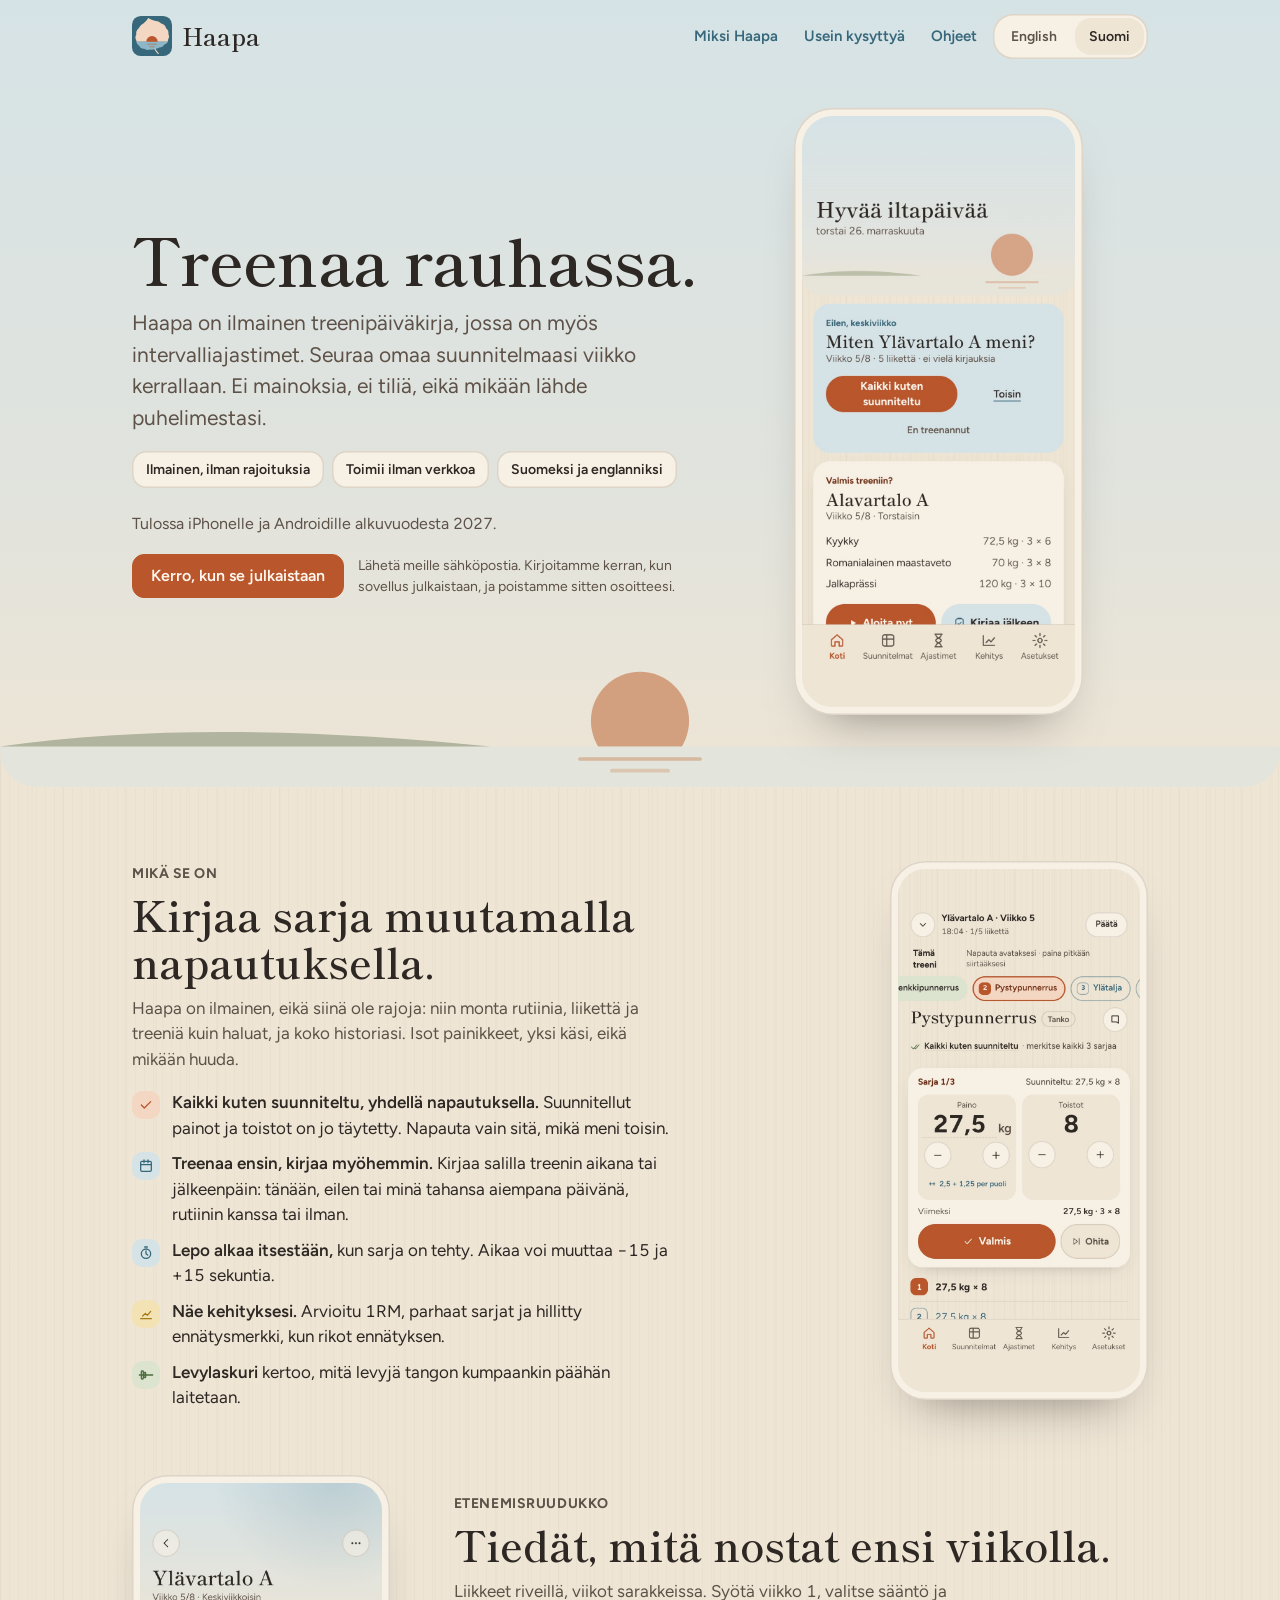
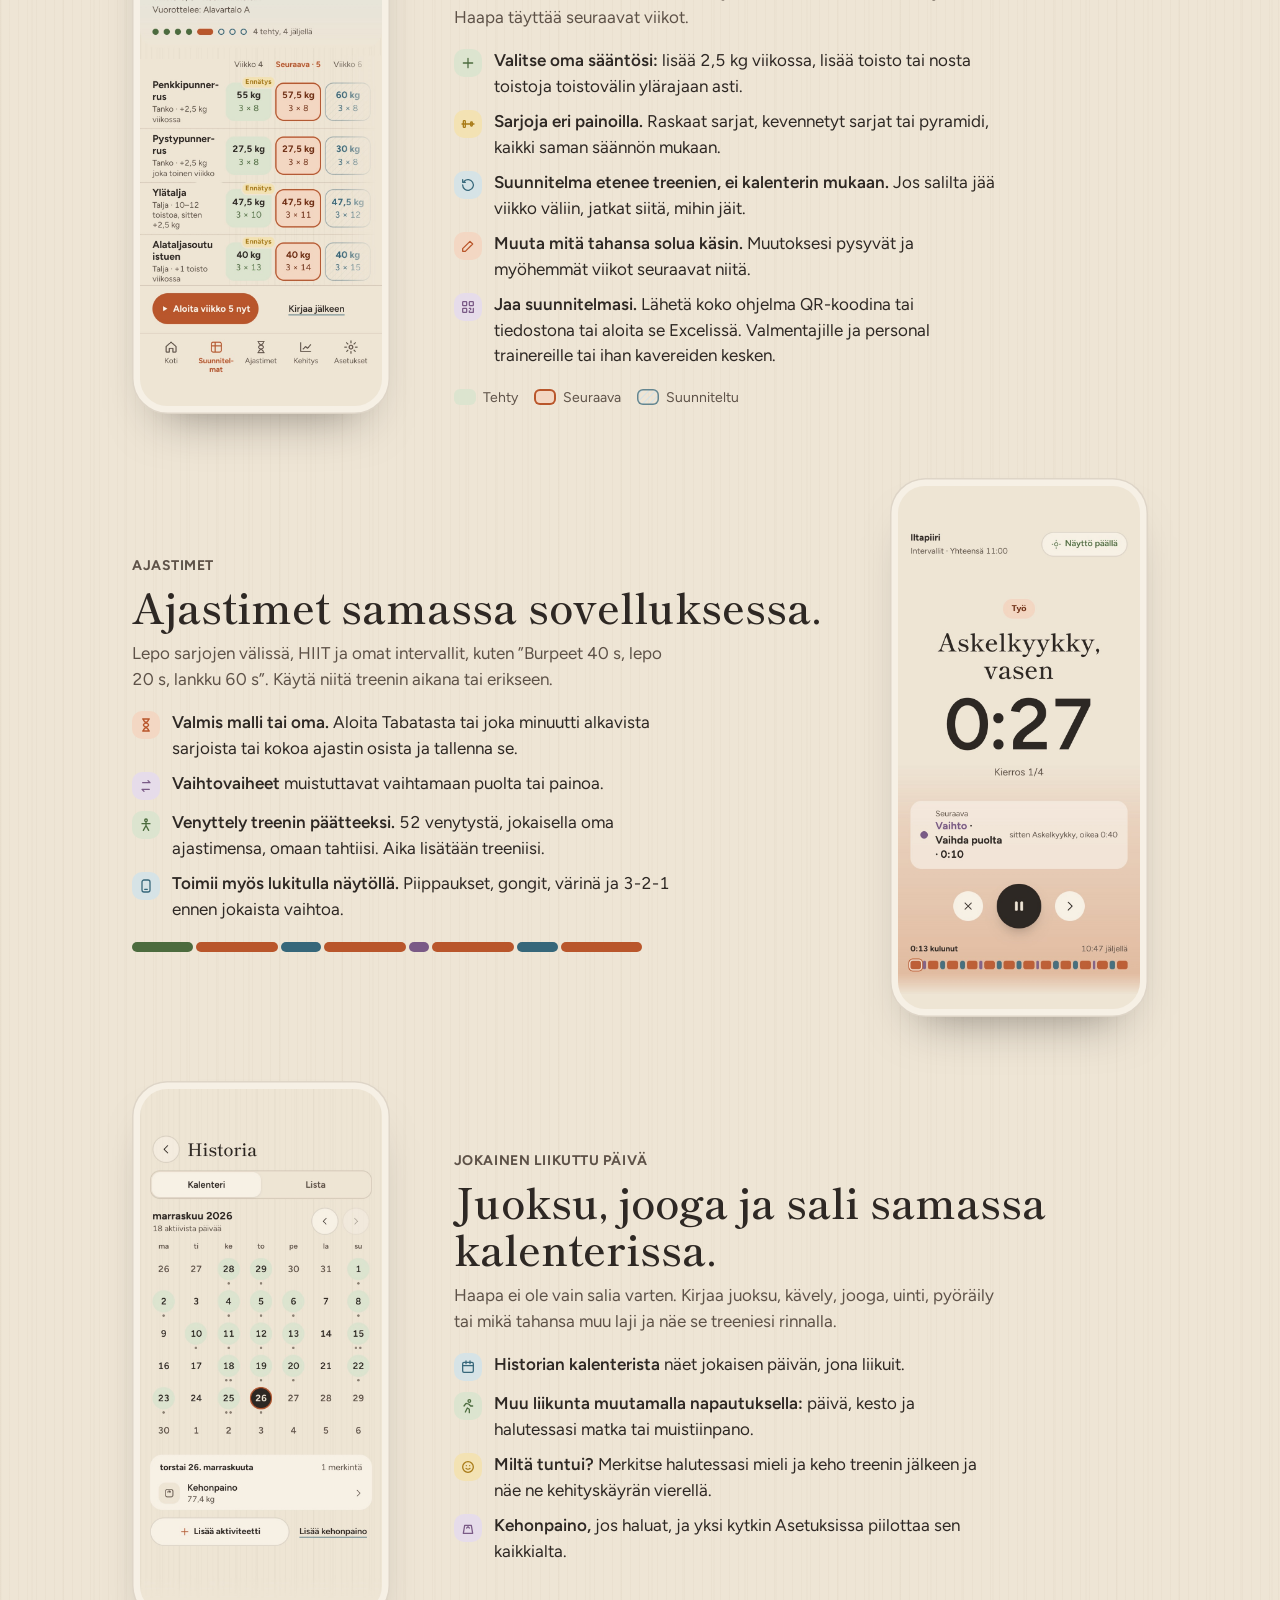
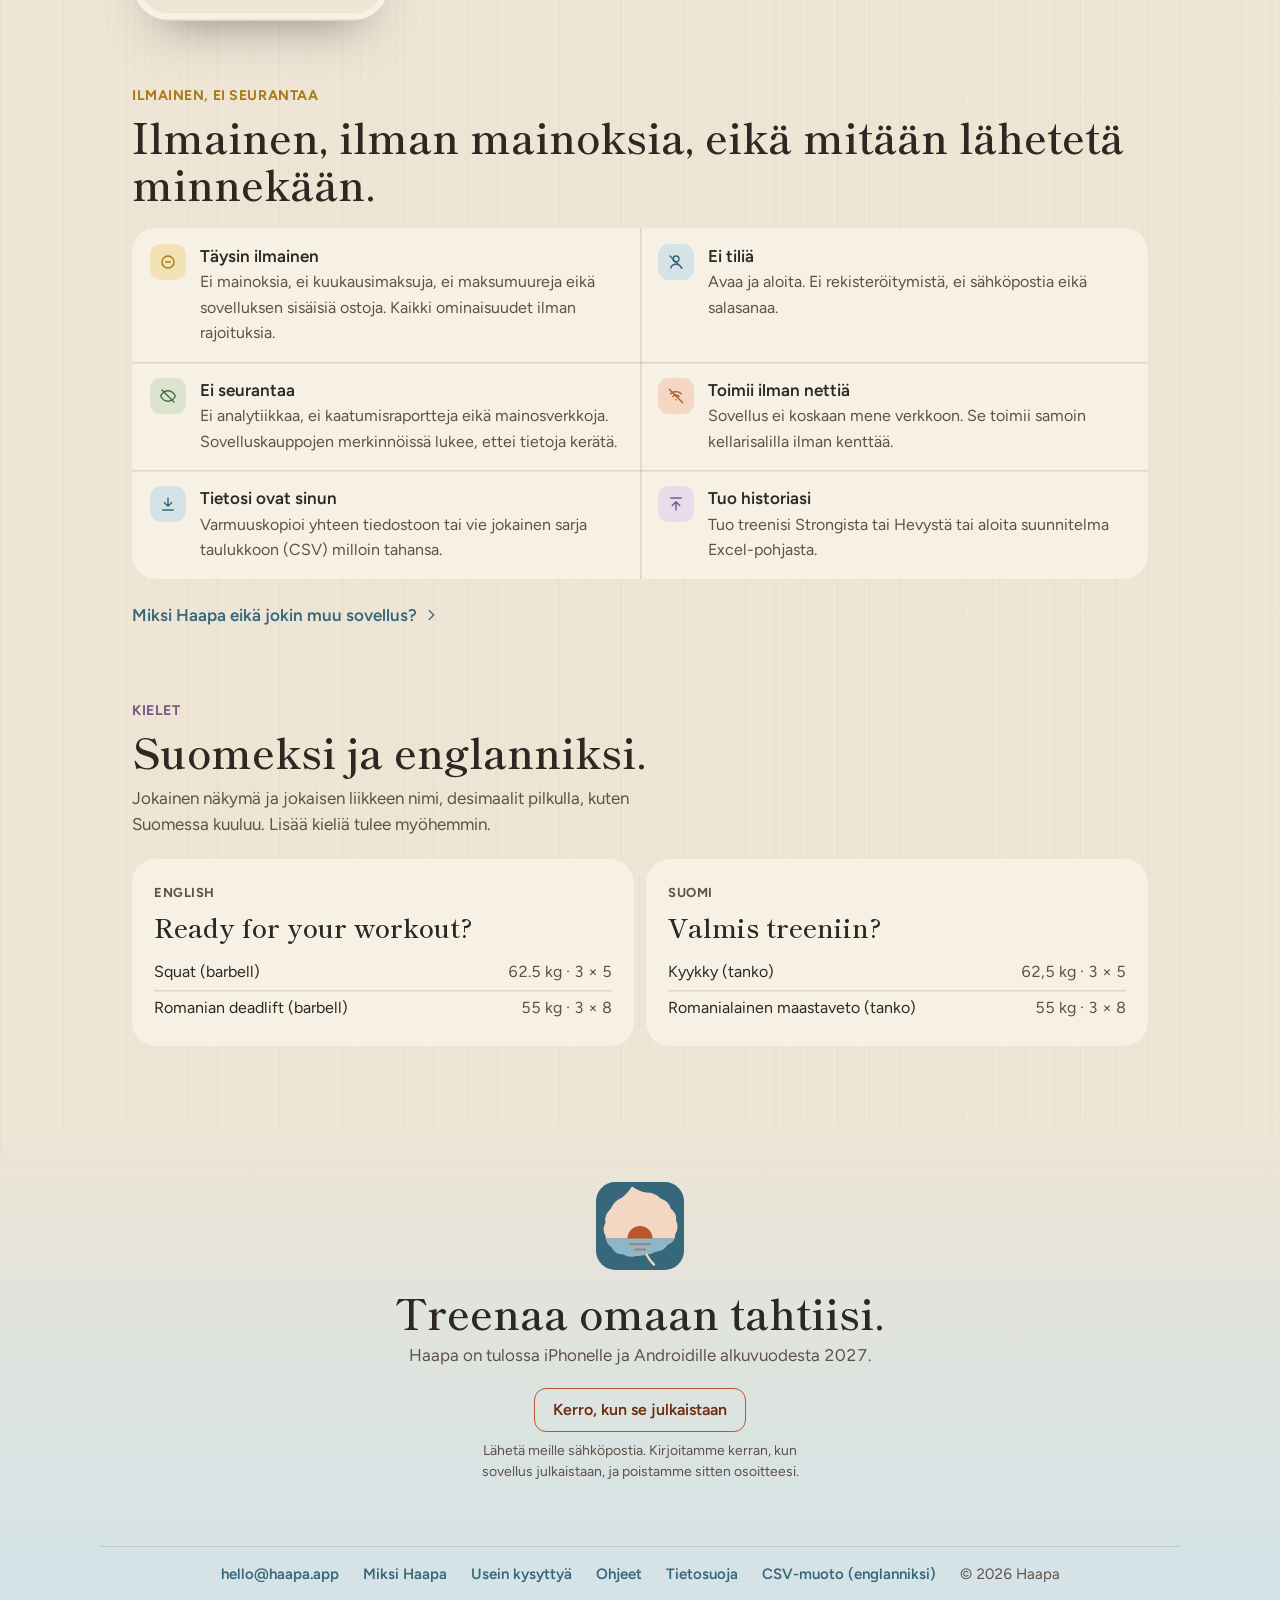
==== commit 881079dc: "Website, published 2026-11-28" ====
--- a/fi/index.html
+++ b/fi/index.html
@@ -2,7 +2,7 @@
 <html lang="fi"><head>
 <meta charset="utf-8">
 <meta name="viewport" content="width=device-width,initial-scale=1">
-<title>Haapa · rauhallinen paikka treenata</title>
+<title>Haapa · treenaa rauhassa</title>
 <meta name="description" content="Haapa on ilmainen treenipäiväkirja ja intervalliajastin iPhonelle ja Androidille. Ei mainoksia, ei tiliä, eikä mikään lähde puhelimestasi.">
 <link rel="alternate" hreflang="en" href="https://haapa.app/">
 <link rel="alternate" hreflang="fi" href="https://haapa.app/fi/">
@@ -14,7 +14,7 @@
 <meta property="og:type" content="website">
 <meta property="og:site_name" content="Haapa">
 <meta property="og:locale" content="fi_FI">
-<meta property="og:title" content="Haapa · rauhallinen paikka treenata">
+<meta property="og:title" content="Haapa · treenaa rauhassa">
 <meta property="og:description" content="Haapa on ilmainen treenipäiväkirja ja intervalliajastin iPhonelle ja Androidille. Ei mainoksia, ei tiliä, eikä mikään lähde puhelimestasi.">
 <meta property="og:url" content="https://haapa.app/fi/">
 <meta property="og:image" content="https://haapa.app/img/og.jpg">
@@ -70,7 +70,7 @@
   </nav>
   <div class="hero-in">
    <div>
-    <h1 class="serif">Rauhallinen paikka treenata.</h1>
+    <h1 class="serif">Treenaa rauhassa.</h1>
     <p class="lede">Haapa on ilmainen treenipäiväkirja, jossa on myös intervalliajastimet. Seuraa omaa suunnitelmaasi viikko kerrallaan. Ei mainoksia, ei tiliä, eikä mikään lähde puhelimestasi.</p>
     <div class="facts"><span>Ilmainen, ilman rajoituksia</span><span>Toimii ilman verkkoa</span><span>Suomeksi ja englanniksi</span></div>
     <p class="soon">Tulossa iPhonelle ja Androidille alkuvuodesta 2027.</p>
@@ -88,7 +88,7 @@
    <div class="txt">
     <p class="kicker k-ember">Mikä se on</p>
     <h2 id="what" class="serif">Kirjaa sarja muutamalla napautuksella.</h2>
-    <p>Haapa on kaikille, joista sali tuntuu välillä vähän liialta, ensimmäisestä päivästä viidenteen vuoteen. Isot painikkeet, yksi käsi, eikä mikään huuda.</p>
+    <p>Haapa on ilmainen, eikä siinä ole rajoja: niin monta rutiinia, liikettä ja treeniä kuin haluat, ja koko historiasi. Isot painikkeet, yksi käsi, eikä mikään huuda.</p>
     <ul class="points">
      <li><i style="background:var(--ember-soft);color:var(--ember)"><svg class="st" width="16" height="16" viewBox="0 0 24 24"><path d="M5 12l4.5 4.5L19 7"/></svg></i><span><b>Kaikki kuten suunniteltu, yhdellä napautuksella.</b> Suunnitellut painot ja toistot on jo täytetty. Napauta vain sitä, mikä meni toisin.</span></li>
      <li><i style="background:var(--lake-soft);color:var(--lake)"><svg class="st" width="16" height="16" viewBox="0 0 24 24"><rect x="4" y="5" width="16" height="15" rx="2"/><path d="M4 10h16M9 3v4M15 3v4"/></svg></i><span><b>Treenaa ensin, kirjaa myöhemmin.</b> Kirjaa salilla treenin aikana tai jälkeenpäin: tänään, eilen tai minä tahansa aiempana päivänä, rutiinin kanssa tai ilman.</span></li>
@@ -106,13 +106,13 @@
    <div class="txt">
     <p class="kicker k-leaf">Etenemisruudukko</p>
     <h2 id="grid" class="serif">Tiedät, mitä nostat ensi viikolla.</h2>
-    <p>Liikkeet riveillä, viikot sarakkeissa. Syötä viikko 1, valitse sääntö, ja Haapa täyttää seuraavat viikot.</p>
-    <ul class="points">
-     <li><i style="background:var(--leaf-soft);color:var(--leaf)"><svg class="st" width="16" height="16" viewBox="0 0 24 24"><path d="M12 5v14M5 12h14"/></svg></i><span><b>Valitse oma sääntösi:</b> lisää 2,5 kg viikossa, lisää toisto tai etene toistovälin läpi.</span></li>
+    <p>Liikkeet riveillä, viikot sarakkeissa. Syötä viikko 1, valitse sääntö ja Haapa täyttää seuraavat viikot.</p>
+    <ul class="points">
+     <li><i style="background:var(--leaf-soft);color:var(--leaf)"><svg class="st" width="16" height="16" viewBox="0 0 24 24"><path d="M12 5v14M5 12h14"/></svg></i><span><b>Valitse oma sääntösi:</b> lisää 2,5 kg viikossa, lisää toisto tai nosta toistoja toistovälin ylärajaan asti.</span></li>
      <li><i style="background:var(--gold-soft);color:var(--gold)"><svg class="st" width="16" height="16" viewBox="0 0 24 24"><path d="M3 12h18"/><rect x="5" y="7" width="3" height="10" rx="1"/><rect x="16" y="9" width="2.5" height="6" rx="1"/></svg></i><span><b>Sarjoja eri painoilla.</b> Raskaat sarjat, kevennetyt sarjat tai pyramidi, kaikki saman säännön mukaan.</span></li>
-     <li><i style="background:var(--lake-soft);color:var(--lake)"><svg class="st" width="16" height="16" viewBox="0 0 24 24"><path d="M4 12a8 8 0 1 0 2.3-5.7M4 4v4h4"/></svg></i><span><b>Viikko on seuraava treenisi.</b> Jos salilta jää viikko väliin, jatkat siitä, mihin jäit.</span></li>
-     <li><i style="background:var(--ember-soft);color:var(--ember)"><svg class="st" width="16" height="16" viewBox="0 0 24 24"><path d="M4 20h4L19 9l-4-4L4 16z"/></svg></i><span><b>Muuta mitä tahansa ruutua käsin.</b> Muutoksesi pysyvät, ja myöhemmät viikot seuraavat niitä.</span></li>
-     <li><i style="background:var(--heather-soft);color:var(--heather)"><svg class="st" width="16" height="16" viewBox="0 0 24 24"><rect x="4" y="4" width="6" height="6" rx="1"/><rect x="14" y="4" width="6" height="6" rx="1"/><rect x="4" y="14" width="6" height="6" rx="1"/><path d="M14 14h2v2M20 14v6h-6v-2"/></svg></i><span><b>Jaa suunnitelmasi.</b> Lähetä koko ohjelma QR-koodina tai tiedostona, tai aloita se Excelissä. Valmentajille ja personal trainereille tai ihan kavereiden kesken.</span></li>
+     <li><i style="background:var(--lake-soft);color:var(--lake)"><svg class="st" width="16" height="16" viewBox="0 0 24 24"><path d="M4 12a8 8 0 1 0 2.3-5.7M4 4v4h4"/></svg></i><span><b>Suunnitelma etenee treenien, ei kalenterin mukaan.</b> Jos salilta jää viikko väliin, jatkat siitä, mihin jäit.</span></li>
+     <li><i style="background:var(--ember-soft);color:var(--ember)"><svg class="st" width="16" height="16" viewBox="0 0 24 24"><path d="M4 20h4L19 9l-4-4L4 16z"/></svg></i><span><b>Muuta mitä tahansa solua käsin.</b> Muutoksesi pysyvät ja myöhemmät viikot seuraavat niitä.</span></li>
+     <li><i style="background:var(--heather-soft);color:var(--heather)"><svg class="st" width="16" height="16" viewBox="0 0 24 24"><rect x="4" y="4" width="6" height="6" rx="1"/><rect x="14" y="4" width="6" height="6" rx="1"/><rect x="4" y="14" width="6" height="6" rx="1"/><path d="M14 14h2v2M20 14v6h-6v-2"/></svg></i><span><b>Jaa suunnitelmasi.</b> Lähetä koko ohjelma QR-koodina tai tiedostona tai aloita se Excelissä. Valmentajille ja personal trainereille tai ihan kavereiden kesken.</span></li>
     </ul>
     <div class="legend" aria-label="Miten ruudukko merkitsee viikot"><span><i class="lg-done"></i>Tehty</span><span><i class="lg-next"></i>Seuraava</span><span><i class="lg-plan"></i>Suunniteltu</span></div>
    </div>
@@ -127,8 +127,8 @@
     <h2 id="timers" class="serif">Ajastimet samassa sovelluksessa.</h2>
     <p>Lepo sarjojen välissä, HIIT ja omat intervallit, kuten ”Burpeet 40 s, lepo 20 s, lankku 60 s”. Käytä niitä treenin aikana tai erikseen.</p>
     <ul class="points">
-     <li><i style="background:var(--ember-soft);color:var(--ember)"><svg class="st" width="16" height="16" viewBox="0 0 24 24"><path d="M7 3h10M7 21h10M8 3c0 6 8 6 8 9s-8 3-8 9M16 3c0 6-8 6-8 9s8 3 8 9"/></svg></i><span><b>Valmis malli tai oma.</b> Aloita Tabatasta tai joka minuutti alkavista sarjoista, tai kokoa ajastin osista ja tallenna se.</span></li>
-     <li><i style="background:var(--heather-soft);color:var(--heather)"><svg class="st" width="16" height="16" viewBox="0 0 24 24"><path d="M7 7h11l-3-3M17 17H6l3 3"/></svg></i><span><b>Vaihto-osat</b> muistuttavat vaihtamaan puolta tai painoa.</span></li>
+     <li><i style="background:var(--ember-soft);color:var(--ember)"><svg class="st" width="16" height="16" viewBox="0 0 24 24"><path d="M7 3h10M7 21h10M8 3c0 6 8 6 8 9s-8 3-8 9M16 3c0 6-8 6-8 9s8 3 8 9"/></svg></i><span><b>Valmis malli tai oma.</b> Aloita Tabatasta tai joka minuutti alkavista sarjoista tai kokoa ajastin osista ja tallenna se.</span></li>
+     <li><i style="background:var(--heather-soft);color:var(--heather)"><svg class="st" width="16" height="16" viewBox="0 0 24 24"><path d="M7 7h11l-3-3M17 17H6l3 3"/></svg></i><span><b>Vaihtovaiheet</b> muistuttavat vaihtamaan puolta tai painoa.</span></li>
      <li><i style="background:var(--leaf-soft);color:var(--leaf)"><svg class="st" width="16" height="16" viewBox="0 0 24 24"><circle cx="12" cy="5" r="2"/><path d="M12 7v6l-4 7M12 13l4 7M6 10h12"/></svg></i><span><b>Venyttely treenin päätteeksi.</b> 52 venytystä, jokaisella oma ajastimensa, omaan tahtiisi. Aika lisätään treeniisi.</span></li>
      <li><i style="background:var(--lake-soft);color:var(--lake)"><svg class="st" width="16" height="16" viewBox="0 0 24 24"><rect x="6" y="3" width="12" height="18" rx="3"/><path d="M10 17h4"/></svg></i><span><b>Toimii myös lukitulla näytöllä.</b> Piippaukset, gongit, värinä ja 3-2-1 ennen jokaista vaihtoa.</span></li>
     </ul>
@@ -140,16 +140,33 @@
   </div>
  </section>
 
+ <section class="f" aria-labelledby="moves">
+  <div class="row flip">
+   <div class="txt">
+    <p class="kicker k-heather">Jokainen liikuttu päivä</p>
+    <h2 id="moves" class="serif">Juoksu, jooga ja sali samassa kalenterissa.</h2>
+    <p>Haapa ei ole vain salia varten. Kirjaa juoksu, kävely, jooga, uinti, pyöräily tai mikä tahansa muu laji ja näe se treeniesi rinnalla.</p>
+    <ul class="points">
+     <li><i style="background:var(--lake-soft);color:var(--lake)"><svg class="st" width="16" height="16" viewBox="0 0 24 24"><rect x="4" y="5" width="16" height="15" rx="2"/><path d="M4 10h16M9 3v4M15 3v4"/></svg></i><span><b>Historian kalenterista</b> näet jokaisen päivän, jona liikuit.</span></li>
+     <li><i style="background:var(--leaf-soft);color:var(--leaf)"><svg class="st" width="16" height="16" viewBox="0 0 24 24"><circle cx="14" cy="4.5" r="2"/><path d="M8 21l3-6 3 2v5M6 12l3-4 4 1 3 3h3"/></svg></i><span><b>Muu liikunta muutamalla napautuksella:</b> päivä, kesto ja halutessasi matka tai muistiinpano.</span></li>
+     <li><i style="background:var(--gold-soft);color:var(--gold)"><svg class="st" width="16" height="16" viewBox="0 0 24 24"><circle cx="12" cy="12" r="8"/><path d="M9 14c1.5 1.5 4.5 1.5 6 0M9.5 10h0M14.5 10h0"/></svg></i><span><b>Miltä tuntui?</b> Merkitse halutessasi mieli ja keho treenin jälkeen ja näe ne kehityskäyrän vierellä.</span></li>
+     <li><i style="background:var(--heather-soft);color:var(--heather)"><svg class="st" width="16" height="16" viewBox="0 0 24 24"><path d="M5 20h14l-2-12H7z"/><path d="M10 12l2-2 2 2"/></svg></i><span><b>Kehonpaino,</b> jos haluat, ja yksi kytkin Asetuksissa piilottaa sen kaikkialta.</span></li>
+    </ul>
+   </div>
+   <div class="phone"><div class="screen"><picture><source srcset="../img/fi-calendar-dark.jpg" media="(prefers-color-scheme: dark)"><img src="../img/fi-calendar-light.jpg" width="390" height="844" alt="Historian kalenteri marraskuulta, 18 aktiivista päivää merkittyinä, sekä painikkeet aktiviteetin ja kehonpainon lisäämiseen" loading="lazy" decoding="async"></picture></div></div>
+  </div>
+ </section>
+
  <section class="f promise" aria-labelledby="free">
-  <p class="kicker k-gold">Ilmainen ja yksityinen</p>
+  <p class="kicker k-gold">Ilmainen, ei seurantaa</p>
   <h2 id="free" class="serif">Ilmainen, ilman mainoksia, eikä mitään lähetetä minnekään.</h2>
   <div class="group">
-   <div class="r"><i style="background:var(--gold-soft);color:var(--gold)"><svg class="st" width="18" height="18" viewBox="0 0 24 24"><circle cx="12" cy="12" r="8"/><path d="M9 12h6"/></svg></i><div><b>Täysin ilmainen</b><span>Ei mainoksia, ei tilauksia, ei maksumuureja eikä sovelluksen sisäisiä ostoja. Kaikki ominaisuudet ilman rajoituksia.</span></div></div>
+   <div class="r"><i style="background:var(--gold-soft);color:var(--gold)"><svg class="st" width="18" height="18" viewBox="0 0 24 24"><circle cx="12" cy="12" r="8"/><path d="M9 12h6"/></svg></i><div><b>Täysin ilmainen</b><span>Ei mainoksia, ei kuukausimaksuja, ei maksumuureja eikä sovelluksen sisäisiä ostoja. Kaikki ominaisuudet ilman rajoituksia.</span></div></div>
    <div class="r"><i style="background:var(--lake-soft);color:var(--lake)"><svg class="st" width="18" height="18" viewBox="0 0 24 24"><circle cx="12" cy="8" r="4"/><path d="M5 20c1-4 4-5 7-5s6 1 7 5M4 4l16 16"/></svg></i><div><b>Ei tiliä</b><span>Avaa ja aloita. Ei rekisteröitymistä, ei sähköpostia eikä salasanaa.</span></div></div>
    <div class="r"><i style="background:var(--leaf-soft);color:var(--leaf)"><svg class="st" width="18" height="18" viewBox="0 0 24 24"><path d="M2 12s4-7 10-7 10 7 10 7-4 7-10 7S2 12 2 12zM4 4l16 16"/></svg></i><div><b>Ei seurantaa</b><span>Ei analytiikkaa, ei kaatumisraportteja eikä mainosverkkoja. Sovelluskauppojen merkinnöissä lukee, ettei tietoja kerätä.</span></div></div>
-   <div class="r"><i style="background:var(--ember-soft);color:var(--ember)"><svg class="st" width="18" height="18" viewBox="0 0 24 24"><path d="M5 9a10 10 0 0 1 14 0M8 12.5a6 6 0 0 1 8 0M12 17h0M3 3l18 18"/></svg></i><div><b>Ei verkkoyhteyttä</b><span>Sovellus ei koskaan mene verkkoon. Se toimii samoin kellarisalilla ilman kenttää.</span></div></div>
+   <div class="r"><i style="background:var(--ember-soft);color:var(--ember)"><svg class="st" width="18" height="18" viewBox="0 0 24 24"><path d="M5 9a10 10 0 0 1 14 0M8 12.5a6 6 0 0 1 8 0M12 17h0M3 3l18 18"/></svg></i><div><b>Toimii ilman nettiä</b><span>Sovellus ei koskaan mene verkkoon. Se toimii samoin kellarisalilla ilman kenttää.</span></div></div>
    <div class="r"><i style="background:var(--lake-soft);color:var(--lake)"><svg class="st" width="18" height="18" viewBox="0 0 24 24"><path d="M12 4v11M7 10l5 5 5-5M5 20h14"/></svg></i><div><b>Tietosi ovat sinun</b><span>Varmuuskopioi yhteen tiedostoon tai vie jokainen sarja taulukkoon (CSV) milloin tahansa.</span></div></div>
-   <div class="r"><i style="background:var(--heather-soft);color:var(--heather)"><svg class="st" width="18" height="18" viewBox="0 0 24 24"><path d="M12 20V9M7 14l5-5 5 5M5 4h14"/></svg></i><div><b>Tuo historiasi</b><span>Tuo Strongista, Hevystä tai omasta Excel- tai Google Sheets -tiedostostasi.</span></div></div>
+   <div class="r"><i style="background:var(--heather-soft);color:var(--heather)"><svg class="st" width="18" height="18" viewBox="0 0 24 24"><path d="M12 20V9M7 14l5-5 5 5M5 4h14"/></svg></i><div><b>Tuo historiasi</b><span>Tuo treenisi Strongista tai Hevystä tai aloita suunnitelma Excel-pohjasta.</span></div></div>
   </div>
   <a class="more" href="why.html">Miksi Haapa eikä jokin muu sovellus?<svg class="st" width="16" height="16" viewBox="0 0 24 24"><path d="M9 5l7 7-7 7"/></svg></a>
  </section>
@@ -157,7 +174,7 @@
  <section class="f" aria-labelledby="languages">
   <p class="kicker k-heather">Kielet</p>
   <h2 id="languages" class="serif">Suomeksi ja englanniksi.</h2>
-  <div class="txt"><p>Jokainen näkymä ja jokaisen liikkeen nimi, suomalaisilla desimaalipilkuilla. Lisää kieliä tulee myöhemmin.</p></div>
+  <div class="txt"><p>Jokainen näkymä ja jokaisen liikkeen nimi, desimaalit pilkulla, kuten Suomessa kuuluu. Lisää kieliä tulee myöhemmin.</p></div>
   <div class="langs">
    <div class="card" lang="en"><small>English</small><h3 class="serif">Ready for your workout?</h3>
     <ul><li>Squat (barbell)<span>62.5 kg · 3 × 5</span></li><li>Romanian deadlift (barbell)<span>55 kg · 3 × 8</span></li></ul></div>
